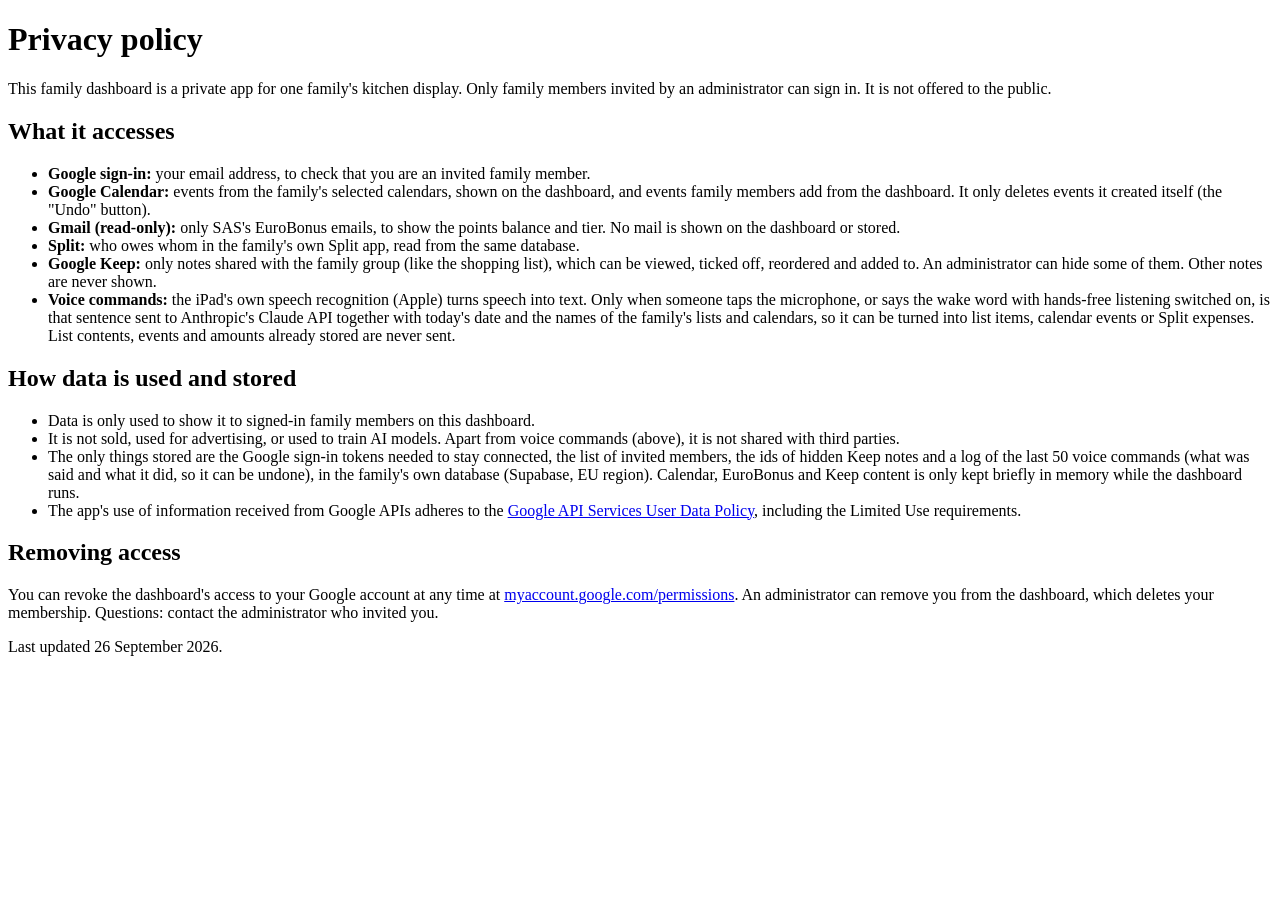
==== public/privacy.html @ c2e30129 "Family dashboard: an always-on kitchen iPad with calendars, Keep lists and a voice assistant A FastA" ====
<!doctype html>
<html lang="en">
<head>
  <meta charset="utf-8">
  <meta name="viewport" content="width=device-width, initial-scale=1">
  <title>Privacy · Family dashboard</title>
  <link rel="stylesheet" href="/styles.css">
</head>
<body class="setup">
<main>
  <h1>Privacy policy</h1>
  <section>
    <p>This family dashboard is a private app for one family's kitchen display. Only family members invited by an
    administrator can sign in. It is not offered to the public.</p>
  </section>

  <section>
    <h2>What it accesses</h2>
    <ul>
      <li><strong>Google sign-in:</strong> your email address, to check that you are an invited family member.</li>
      <li><strong>Google Calendar:</strong> events from the family's selected calendars, shown on the dashboard, and
        events family members add from the dashboard. It only deletes events it created itself (the "Undo" button).</li>
      <li><strong>Gmail (read-only):</strong> only SAS's EuroBonus emails, to show the points balance and tier. No mail is
        shown on the dashboard or stored.</li>
      <li><strong>Split:</strong> who owes whom in the family's own Split app, read from the same database.</li>
      <li><strong>Google Keep:</strong> only notes shared with the family group (like the shopping list), which can be
        viewed, ticked off, reordered and added to. An administrator can hide some of them. Other notes are never shown.</li>
      <li><strong>Voice commands:</strong> the iPad's own speech recognition (Apple) turns speech into text. Only when
        someone taps the microphone, or says the wake word with hands-free listening switched on, is that sentence sent to
        Anthropic's Claude API together with today's date and the names of the family's lists and calendars, so it can
        be turned into list items, calendar events or Split expenses. List contents, events and amounts already stored
        are never sent.</li>
    </ul>
  </section>

  <section>
    <h2>How data is used and stored</h2>
    <ul>
      <li>Data is only used to show it to signed-in family members on this dashboard.</li>
      <li>It is not sold, used for advertising, or used to train AI models. Apart from voice commands (above), it is not
        shared with third parties.</li>
      <li>The only things stored are the Google sign-in tokens needed to stay connected, the list of invited
        members, the ids of hidden Keep notes and a log of the last 50 voice commands (what was said and what it did, so it can be undone), in the family's own database (Supabase, EU region). Calendar, EuroBonus and Keep content is only kept
        briefly in memory while the dashboard runs.</li>
      <li>The app's use of information received from Google APIs adheres to the
        <a href="https://developers.google.com/terms/api-services-user-data-policy">Google API Services User Data Policy</a>,
        including the Limited Use requirements.</li>
    </ul>
  </section>

  <section>
    <h2>Removing access</h2>
    <p>You can revoke the dashboard's access to your Google account at any time at
    <a href="https://myaccount.google.com/permissions">myaccount.google.com/permissions</a>. An administrator can remove
    you from the dashboard, which deletes your membership. Questions: contact the administrator who invited you.</p>
  </section>
  <p>Last updated 26 September 2026.</p>
</main>
</body>
</html>
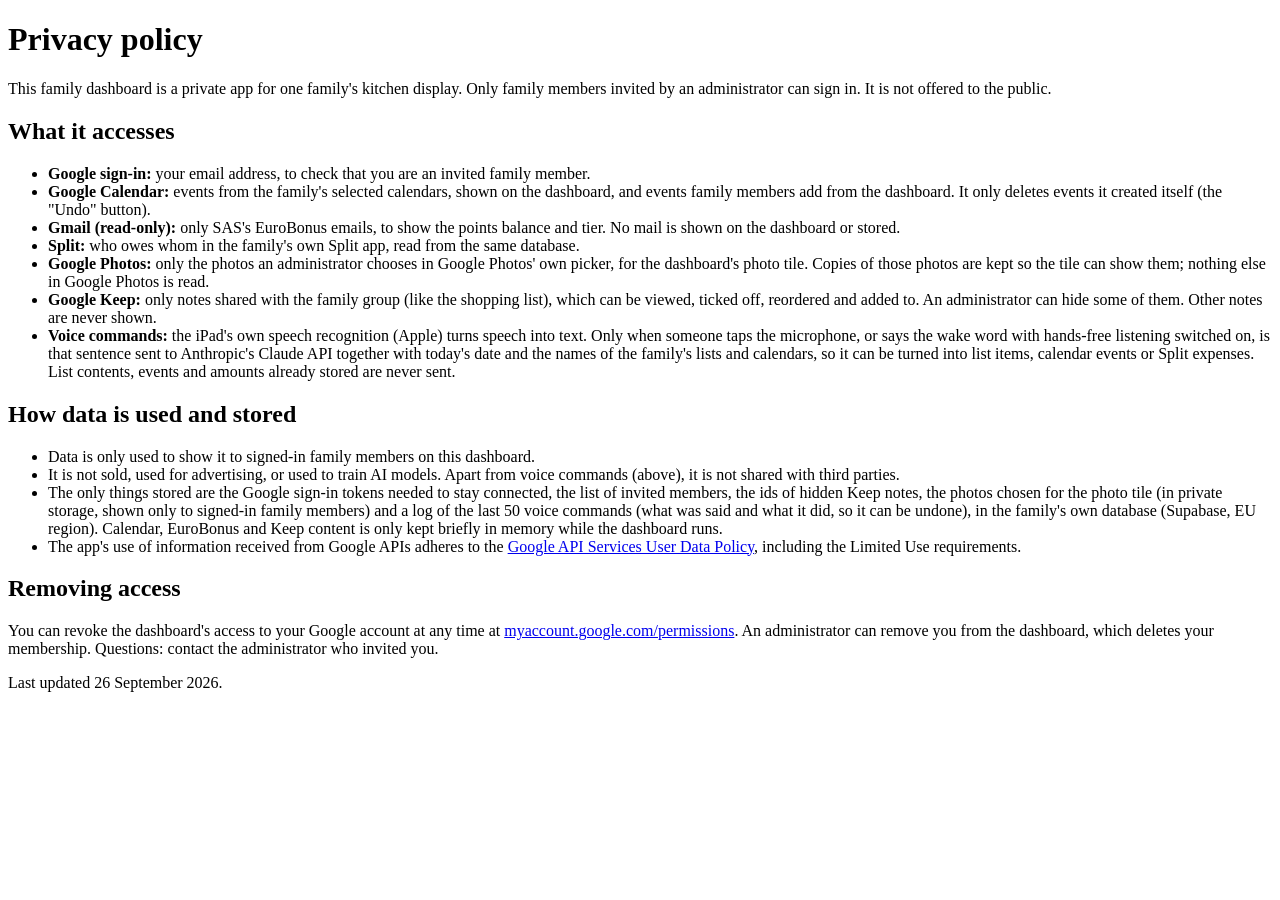
==== commit f567456c: "Photo tile: family photos chosen in Google Photos' picker Google no longer lets apps read a Google P" ====
--- a/public/privacy.html
+++ b/public/privacy.html
@@ -23,6 +23,9 @@
       <li><strong>Gmail (read-only):</strong> only SAS's EuroBonus emails, to show the points balance and tier. No mail is
         shown on the dashboard or stored.</li>
       <li><strong>Split:</strong> who owes whom in the family's own Split app, read from the same database.</li>
+      <li><strong>Google Photos:</strong> only the photos an administrator chooses in Google Photos' own picker, for the
+        dashboard's photo tile. Copies of those photos are kept so the tile can show them; nothing else in Google
+        Photos is read.</li>
       <li><strong>Google Keep:</strong> only notes shared with the family group (like the shopping list), which can be
         viewed, ticked off, reordered and added to. An administrator can hide some of them. Other notes are never shown.</li>
       <li><strong>Voice commands:</strong> the iPad's own speech recognition (Apple) turns speech into text. Only when
@@ -40,7 +43,8 @@
       <li>It is not sold, used for advertising, or used to train AI models. Apart from voice commands (above), it is not
         shared with third parties.</li>
       <li>The only things stored are the Google sign-in tokens needed to stay connected, the list of invited
-        members, the ids of hidden Keep notes and a log of the last 50 voice commands (what was said and what it did, so it can be undone), in the family's own database (Supabase, EU region). Calendar, EuroBonus and Keep content is only kept
+        members, the ids of hidden Keep notes, the photos chosen for the photo tile (in private storage, shown only
+        to signed-in family members) and a log of the last 50 voice commands (what was said and what it did, so it can be undone), in the family's own database (Supabase, EU region). Calendar, EuroBonus and Keep content is only kept
         briefly in memory while the dashboard runs.</li>
       <li>The app's use of information received from Google APIs adheres to the
         <a href="https://developers.google.com/terms/api-services-user-data-policy">Google API Services User Data Policy</a>,
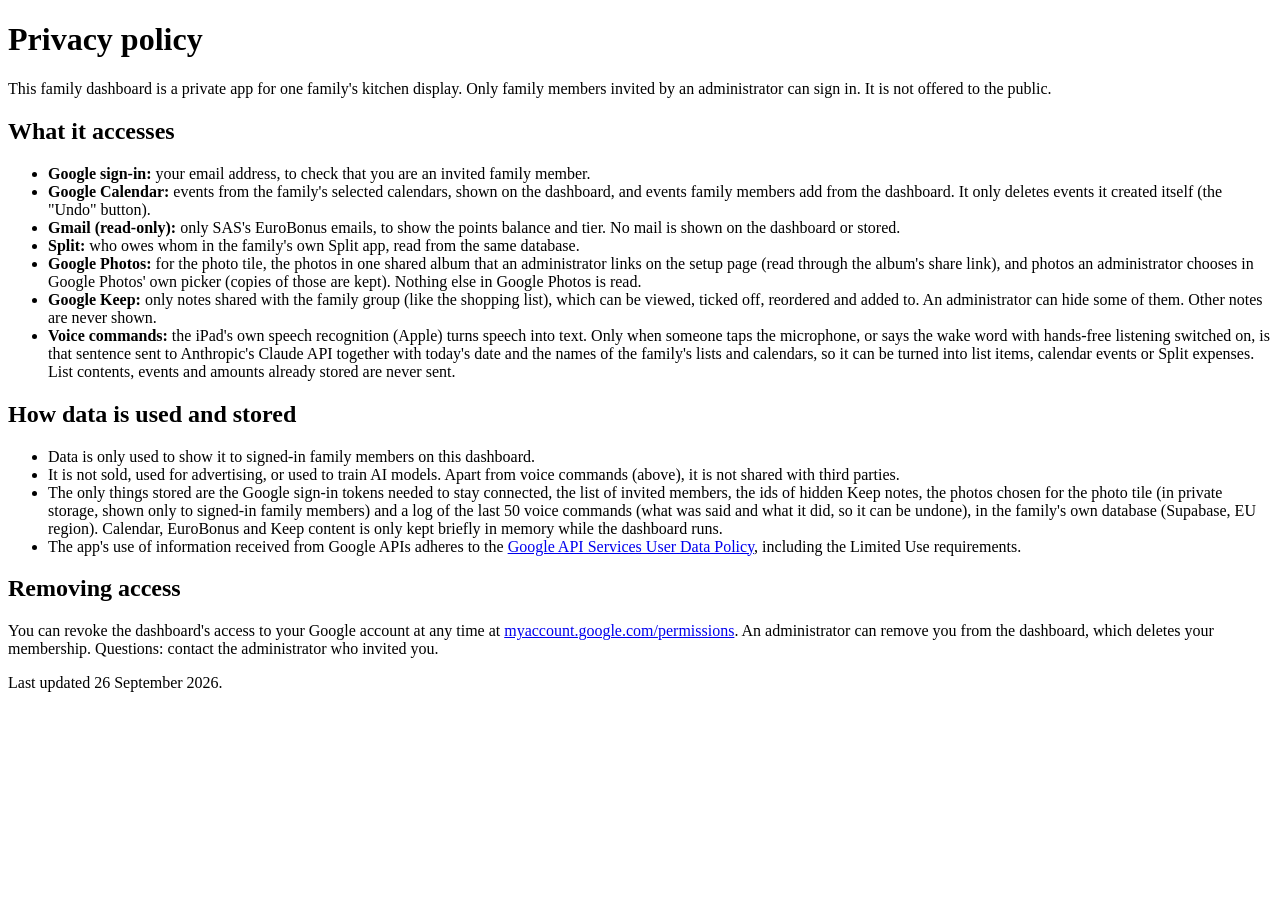
==== commit 9d04ff6f: "Photo tile follows a shared (live) album by itself Choosing photos one by one in the picker meant th" ====
--- a/public/privacy.html
+++ b/public/privacy.html
@@ -23,9 +23,9 @@
       <li><strong>Gmail (read-only):</strong> only SAS's EuroBonus emails, to show the points balance and tier. No mail is
         shown on the dashboard or stored.</li>
       <li><strong>Split:</strong> who owes whom in the family's own Split app, read from the same database.</li>
-      <li><strong>Google Photos:</strong> only the photos an administrator chooses in Google Photos' own picker, for the
-        dashboard's photo tile. Copies of those photos are kept so the tile can show them; nothing else in Google
-        Photos is read.</li>
+      <li><strong>Google Photos:</strong> for the photo tile, the photos in one shared album that an administrator links
+        on the setup page (read through the album's share link), and photos an administrator chooses in Google
+        Photos' own picker (copies of those are kept). Nothing else in Google Photos is read.</li>
       <li><strong>Google Keep:</strong> only notes shared with the family group (like the shopping list), which can be
         viewed, ticked off, reordered and added to. An administrator can hide some of them. Other notes are never shown.</li>
       <li><strong>Voice commands:</strong> the iPad's own speech recognition (Apple) turns speech into text. Only when
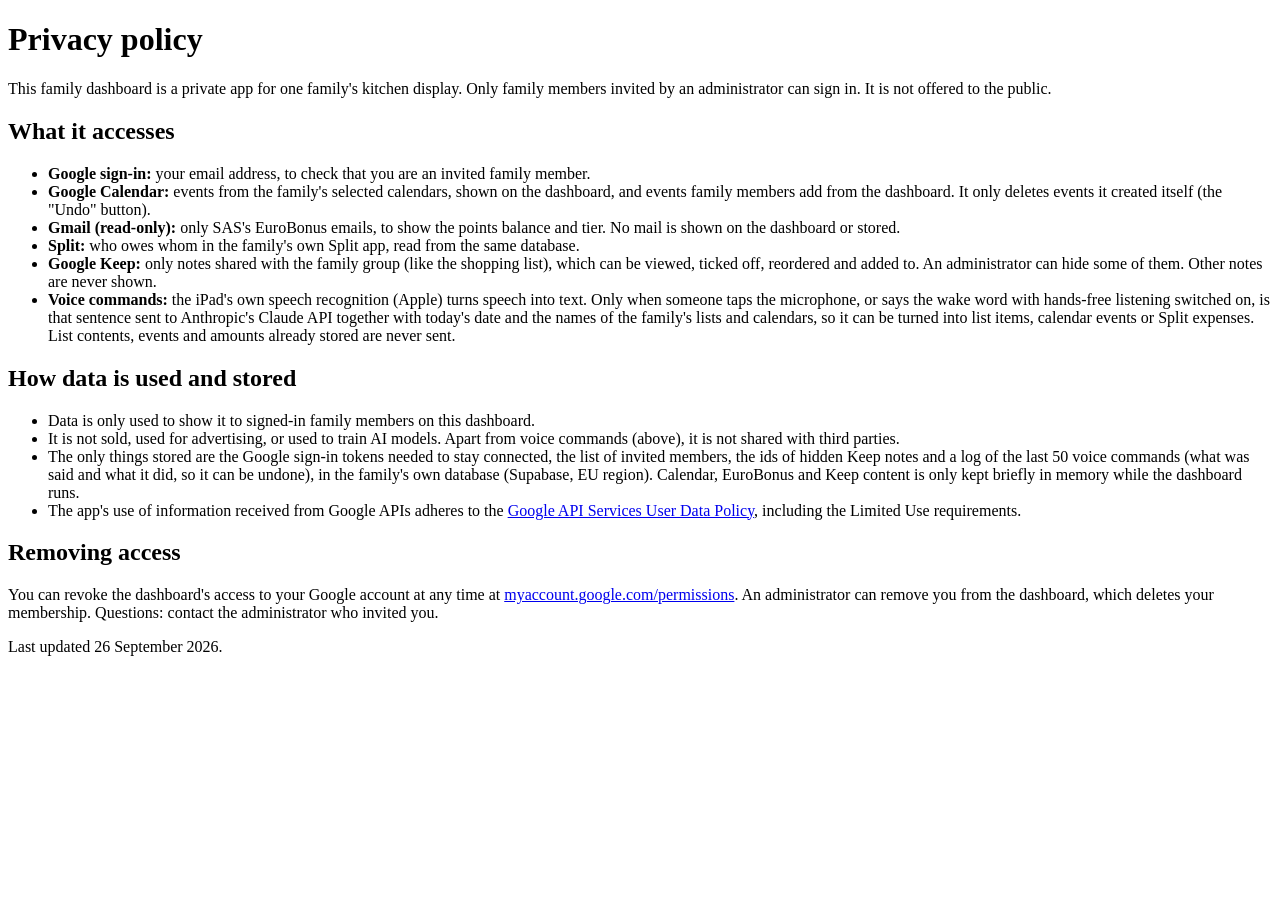
==== commit 6c9f33d6: "Remove the photo tile Neither way of getting photos in was good enough: the official picker needs ph" ====
--- a/public/privacy.html
+++ b/public/privacy.html
@@ -23,9 +23,6 @@
       <li><strong>Gmail (read-only):</strong> only SAS's EuroBonus emails, to show the points balance and tier. No mail is
         shown on the dashboard or stored.</li>
       <li><strong>Split:</strong> who owes whom in the family's own Split app, read from the same database.</li>
-      <li><strong>Google Photos:</strong> for the photo tile, the photos in one shared album that an administrator links
-        on the setup page (read through the album's share link), and photos an administrator chooses in Google
-        Photos' own picker (copies of those are kept). Nothing else in Google Photos is read.</li>
       <li><strong>Google Keep:</strong> only notes shared with the family group (like the shopping list), which can be
         viewed, ticked off, reordered and added to. An administrator can hide some of them. Other notes are never shown.</li>
       <li><strong>Voice commands:</strong> the iPad's own speech recognition (Apple) turns speech into text. Only when
@@ -43,8 +40,7 @@
       <li>It is not sold, used for advertising, or used to train AI models. Apart from voice commands (above), it is not
         shared with third parties.</li>
       <li>The only things stored are the Google sign-in tokens needed to stay connected, the list of invited
-        members, the ids of hidden Keep notes, the photos chosen for the photo tile (in private storage, shown only
-        to signed-in family members) and a log of the last 50 voice commands (what was said and what it did, so it can be undone), in the family's own database (Supabase, EU region). Calendar, EuroBonus and Keep content is only kept
+        members, the ids of hidden Keep notes and a log of the last 50 voice commands (what was said and what it did, so it can be undone), in the family's own database (Supabase, EU region). Calendar, EuroBonus and Keep content is only kept
         briefly in memory while the dashboard runs.</li>
       <li>The app's use of information received from Google APIs adheres to the
         <a href="https://developers.google.com/terms/api-services-user-data-policy">Google API Services User Data Policy</a>,
